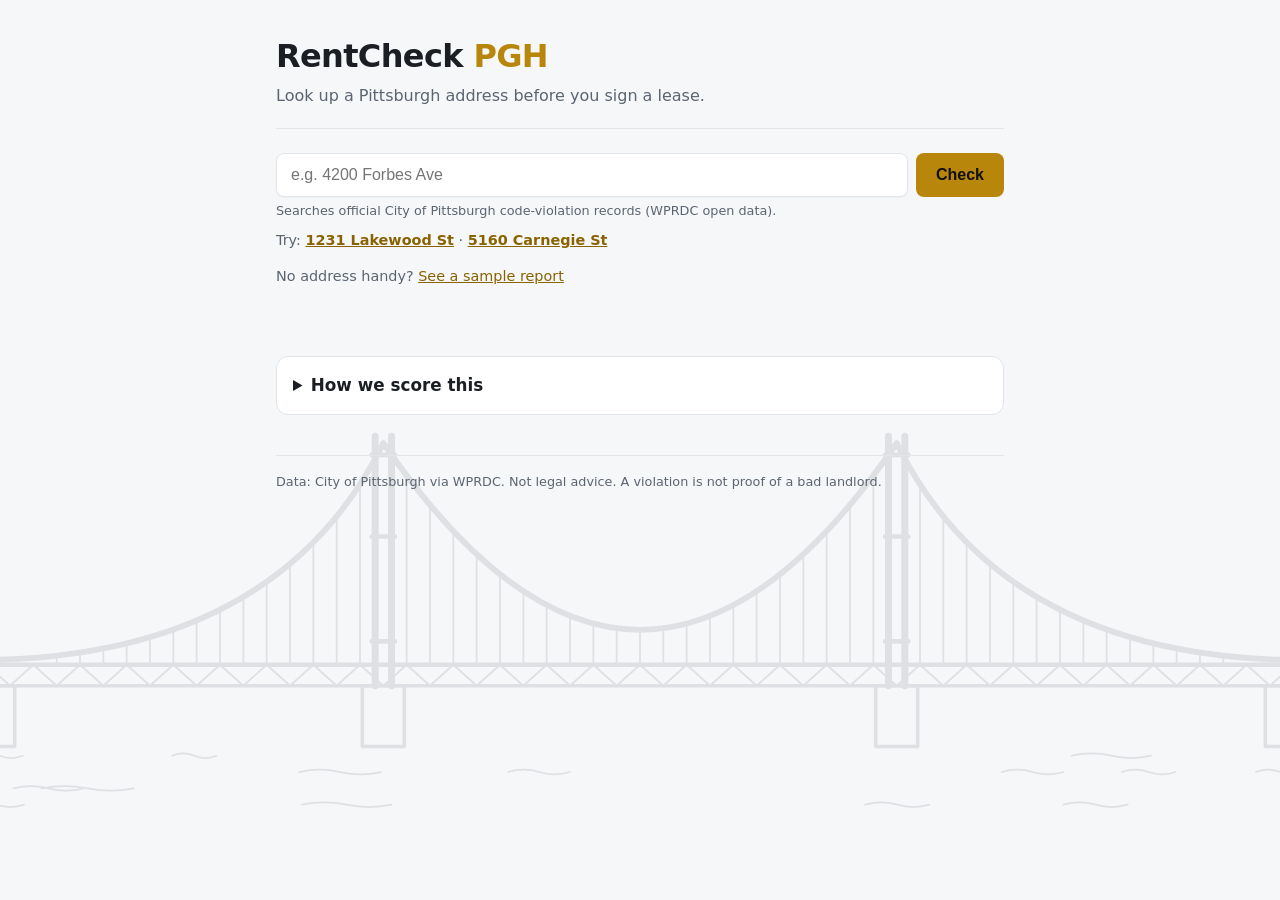
==== src/main/resources/public/index.html @ 5d1faac9 "Accesibility" ====
<!DOCTYPE html>
<html lang="en">
<head>
  <meta charset="UTF-8">
  <meta name="viewport" content="width=device-width, initial-scale=1">
  <title>RentCheck PGH</title>
  <link rel="stylesheet" href="style.css">
</head>
<body>
  <main>
    <header>
      <h1>RentCheck <span>PGH</span></h1>
      <p class="tagline">Look up a Pittsburgh address before you sign a lease.</p>
    </header>

    <form id="search-form">
      <!-- A real label: screen readers read it, and unlike the placeholder it doesn't vanish when you type. -->
      <label for="address" class="visually-hidden">Pittsburgh street address</label>
      <input id="address" type="text" placeholder="e.g. 4200 Forbes Ave" autocomplete="off" required>
      <button type="submit">Check</button>
    </form>
    <p class="source">Searches official City of Pittsburgh code-violation records (WPRDC open data).</p>
    <!-- Example addresses with real records, so judges (and our demo) get a useful result in one click. -->
    <p class="examples">Try:
      <a href="?address=1231%20Lakewood%20St" data-address="1231 Lakewood St">1231 Lakewood St</a>
      <span aria-hidden="true">·</span>
      <a href="?address=5160%20Carnegie%20St" data-address="5160 Carnegie St">5160 Carnegie St</a>
    </p>
    <p class="hint">No address handy? <a href="#" id="sample-link">See a sample report</a></p>

    <p id="status" role="status" aria-live="polite" tabindex="-1"></p>

    <section id="report" hidden>
      <p id="sample-banner" class="sample-banner" hidden>SAMPLE DATA: made-up records for demo purposes, not a real address.</p>

      <!-- A heading so screen-reader users can jump here; focus moves here when results load. -->
      <h2 id="results-heading" class="searched" tabindex="-1">Results for <b id="searched-for"></b></h2>

      <div id="headline" class="card headline">
        <span class="visually-hidden">Rating:</span><span id="risk-badge" class="badge">-</span>
        <p id="summary"></p>
      </div>

      <div class="stats">
        <div class="card"><b id="stat-total">0</b><small>violations</small></div>
        <div class="card"><b id="stat-open">0</b><small>still unresolved</small></div>
        <div class="card"><b id="stat-recent">-</b><small>most recent</small></div>
      </div>

      <!-- "The building": satellite view from Google Maps' free embed (no API key needed).
           We don't copy photos from rental listings: they belong to those sites. -->
      <div id="place" class="card place" hidden>
        <h2>The building</h2>
        <p class="place-address" id="place-address"></p>
        <iframe id="place-map" title="Satellite view of the searched address" loading="lazy"
                referrerpolicy="no-referrer-when-downgrade" allowfullscreen></iframe>
        <p class="note">Satellite view from Google Maps. Google places the pin, and it can be slightly
          off. Use "See it on Google Maps" below for Street View.</p>
      </div>

      <p id="note" class="note"></p>

      <!-- Shown instead of the lists when nothing matched. Must never read as "this building is safe". -->
      <div id="no-records" class="card no-records" hidden>
        <h2>No violation records found. That does not mean the building is safe.</h2>
        <p>Some reasons nothing showed up:</p>
        <ul>
          <li>The city may write the address differently. Try just the number and street
            (e.g. "1231 Lakewood St"), without an apartment or unit number.</li>
          <li>Problems only get a record if someone reports them and an inspector visits.</li>
          <li>City data can lag behind what is happening in the building today.</li>
        </ul>
        <p>Before you sign, tour the unit yourself and ask the landlord about past repairs.</p>
      </div>

      <div id="details">
      <h2>Top categories</h2>
      <ul id="categories"></ul>
      <p id="categories-empty" class="empty" hidden>No categories to show.</p>

      <h2>All records</h2>
      <p id="violations-empty" class="empty" hidden>No violation records matched this address.</p>
      <div class="table-wrap" id="violations-table">
        <!-- Explicit roles keep this a table for screen readers even when the phone CSS turns rows into cards. -->
        <table role="table">
          <caption class="visually-hidden">Violation records for this address, newest first</caption>
          <thead role="rowgroup"><tr role="row"><th role="columnheader" scope="col">Timeline</th><th role="columnheader" scope="col">Type</th><th role="columnheader" scope="col">Description</th><th role="columnheader" scope="col">Status</th></tr></thead>
          <tbody id="violations" role="rowgroup"></tbody>
        </table>
      </div>
      </div>

      <div id="also-check" class="card also-check" hidden>
        <h2>Also check</h2>
        <ul>
          <li><a id="link-maps" target="_blank" rel="noopener noreferrer">See it on Google Maps<span class="visually-hidden"> (opens in a new tab)</span></a></li>
          <li><a id="link-google" target="_blank" rel="noopener noreferrer">Search Google for reviews<span class="visually-hidden"> (opens in a new tab)</span></a></li>
          <li><a id="link-reddit" target="_blank" rel="noopener noreferrer">Search Reddit<span class="visually-hidden"> (opens in a new tab)</span></a></li>
        </ul>
        <p class="note">Reviews come from other websites and may be unreliable.</p>
      </div>
    </section>

    <!-- PLACEHOLDER wording: Michael will send the final text (docs/HOW_WE_SCORE.md). -->
    <!-- <details> is a built-in HTML dropdown: click the title to open or close it, no JavaScript. -->
    <details id="how-we-score" class="card how-we-score">
      <summary>How we score this</summary>
      <p class="draft-tag">Draft: final wording coming soon.</p>
      <p>The rating is driven mainly by <b>building and fire safety</b> violations
        (things like structural problems, fire hazards, electrical and heating issues),
        especially ones that are still unresolved.</p>
      <p>Most city records are about trash, weeds and debris outside the property. By our count
        that is about half of all records. They are still listed in the report, but they count
        much less, because they say little about whether an apartment is safe to live in.</p>
      <p>Everything is plain rules written in code. No AI or language model is involved, and
        the same records always give the same rating.</p>
      <p>A rating is a starting point for your own questions, not a verdict on the landlord.
        "No records found" is never treated as safe.</p>
    </details>

    <footer>
      Data: City of Pittsburgh via WPRDC. Not legal advice. A violation is not proof of a bad landlord.
    </footer>
  </main>
  <script src="app.js"></script>
</body>
</html>
---- src/main/resources/public/style.css ----
:root {
  --bg: #f6f7f9;
  --card: #ffffff;
  --text: #1b1f24;
  --muted: #5b6570;
  --line: #e2e6eb;
  --accent: #b8860b;            /* Pittsburgh gold: buttons and highlights */
  --link: #8a6300;              /* darker gold for text links, so they're readable on white */
  /* Badge colors are dark enough for white text to pass WCAG AA contrast (4.5:1). */
  --low: #1a7a42;
  --medium: #a35c00;
  --high: #c62828;
  --danger-text: #c62828;       /* red used for text ("Still unresolved", errors) */
  --unknown: #6b7480;
}
@media (prefers-color-scheme: dark) {
  :root {
    --bg: #14171b; --card: #1e2329; --text: #eceff3; --muted: #9aa4af; --line: #2c333b;
    --accent: #e0b23a; --link: #e8c35a;
    --danger-text: #ff8a80;     /* dark red text is unreadable on a dark background */
  }
}
* { box-sizing: border-box; }

/* Hidden on screen but still read by screen readers (standard technique). */
.visually-hidden {
  position: absolute !important; width: 1px; height: 1px; padding: 0; margin: -1px;
  overflow: hidden; clip: rect(0 0 0 0); white-space: nowrap; border: 0;
}

/* Faded Pittsburgh bridge behind the whole page.
   position: fixed pins it to the window, so it stays put while you scroll;
   z-index: -1 keeps it behind every element; pointer-events: none means it can't block clicks. */
body::before {
  content: ""; position: fixed; inset: 0; z-index: -1; pointer-events: none;
  background: url("bridge.svg") no-repeat center bottom 8vh / min(1400px, 140vw) auto;
  opacity: .22;
}
@media (prefers-color-scheme: dark) { body::before { opacity: .3; } }
body {
  margin: 0; background: var(--bg); color: var(--text);
  font: 16px/1.5 system-ui, -apple-system, "Segoe UI", Roboto, sans-serif;
}
main { max-width: 760px; margin: 0 auto; padding: 32px 16px 64px; }
header { border-bottom: 1px solid var(--line); margin-bottom: 24px; }
h1 { margin: 0; font-size: 2rem; letter-spacing: -.02em; }
h1 span { color: var(--accent); }
h2 { font-size: 1.1rem; margin: 28px 0 8px; }
.tagline { color: var(--muted); margin: 4px 0 20px; }

#search-form { display: flex; gap: 8px; }
#search-form input {
  flex: 1; padding: 12px 14px; font-size: 1rem; border-radius: 8px;
  border: 1px solid var(--line); background: var(--card); color: var(--text);
  box-shadow: 0 1px 2px rgba(0, 0, 0, .04);
}
#search-form button {
  padding: 12px 20px; font-size: 1rem; font-weight: 600; border: 0; border-radius: 8px;
  background: var(--accent); color: #111; cursor: pointer;
}
#search-form button:hover:not(:disabled) { filter: brightness(1.08); }
#search-form button:disabled { opacity: .6; cursor: wait; }
/* Visible outline for keyboard users (accessibility; judges sometimes tab through). */
:focus-visible { outline: 3px solid var(--accent); outline-offset: 2px; }
#search-form input:focus-visible { outline-offset: 0; }
.source { color: var(--muted); font-size: .8rem; margin: 4px 0 0; }
.examples { color: var(--muted); font-size: .9rem; margin: 10px 0 0; }
.examples a { font-weight: 600; }
.hint { color: var(--muted); font-size: .9rem; }
a { color: var(--link); }

#status { min-height: 1.5em; color: var(--muted); }
#status:focus, #results-heading:focus { outline: none; }  /* focused by code, not by the user */
#status.done { min-height: 0; height: 0; overflow: hidden; }  /* announced, not shown */
#status.error {
  color: var(--danger-text); font-weight: 600; background: var(--card);
  border: 1px solid var(--danger-text); border-radius: 8px; padding: 10px 14px;
}
.no-records { margin-top: 16px; border-left: 4px solid var(--unknown); }
.no-records h2 { margin-top: 0; }
.no-records ul { padding-left: 20px; }
.no-records li { margin: 4px 0; }
#status.loading::before {
  content: ""; display: inline-block; width: .9em; height: .9em; margin-right: 8px;
  vertical-align: -2px; border: 2px solid var(--line); border-top-color: var(--accent);
  border-radius: 50%; animation: spin .8s linear infinite;
}
@keyframes spin { to { transform: rotate(360deg); } }
/* People who get dizzy from motion can ask their OS to reduce it; respect that. */
@media (prefers-reduced-motion: reduce) { #status.loading::before { animation: none; } }

.sample-banner {
  background: var(--accent); color: #111; font-weight: 700; text-align: center;
  padding: 8px 12px; border-radius: 8px; margin: 0 0 12px;
}
.searched { color: var(--muted); margin: 0 0 8px; font-size: 1rem; font-weight: 400; }
.empty { color: var(--muted); font-style: italic; margin: 0; }

.card {
  background: var(--card); border: 1px solid var(--line); border-radius: 12px; padding: 16px;
}
.headline { display: flex; gap: 14px; align-items: flex-start; border-left: 5px solid var(--unknown); }
/* The headline card's left edge matches the rating, so the result reads at a glance. */
.headline.risk-LOW { border-left-color: var(--low); }
.headline.risk-MEDIUM { border-left-color: var(--medium); }
.headline.risk-HIGH { border-left-color: var(--high); }
.headline p { margin: 0; }
.badge {
  flex: none; padding: 4px 12px; border-radius: 999px; font-weight: 700; font-size: .8rem;
  color: #fff; background: var(--unknown); letter-spacing: .04em;
}
.badge.LOW { background: var(--low); }
.badge.MEDIUM { background: var(--medium); }
.badge.HIGH { background: var(--high); }
/* "No records found" must not look like a good result: neutral grey with a dashed outline. */
.badge.UNKNOWN { background: transparent; color: var(--muted); border: 1px dashed var(--muted); }
[hidden] { display: none !important; }

.stats { display: grid; grid-template-columns: repeat(3, 1fr); gap: 12px; margin-top: 12px; }
.stats .card { text-align: center; }
.stats b { display: block; font-size: 1.5rem; font-variant-numeric: tabular-nums; }
.stats small { color: var(--muted); }

.note { color: var(--muted); font-size: .85rem; margin-top: 12px; }

#categories { list-style: none; padding: 0; margin: 0; display: flex; flex-wrap: wrap; gap: 8px; }
#categories li {
  background: var(--card); border: 1px solid var(--line); border-radius: 999px;
  padding: 4px 12px; font-size: .9rem;
}

.table-wrap { overflow-x: auto; border: 1px solid var(--line); border-radius: 12px; }
.unresolved { color: var(--danger-text); font-weight: 600; }
.case-meta { display: block; color: var(--muted); font-size: .8rem; margin-top: 2px; }
table { width: 100%; border-collapse: collapse; background: var(--card); border-radius: 12px; }
th, td { text-align: left; padding: 10px 12px; border-bottom: 1px solid var(--line); font-size: .9rem; vertical-align: top; }
th { color: var(--muted); font-weight: 600; font-size: .75rem; text-transform: uppercase; letter-spacing: .05em; }
tbody tr:last-child td { border-bottom: 0; }

.place { margin-top: 16px; }
.place h2 { margin-top: 0; }
.place-address { font-weight: 600; margin: 0 0 10px; }
.place iframe {
  display: block; width: 100%; aspect-ratio: 16 / 9; border: 0; border-radius: 8px;
  background: var(--line);   /* grey box while the map loads */
}
.also-check { margin-top: 28px; }
.also-check h2 { margin-top: 0; }
.also-check ul { margin: 0; padding-left: 20px; }
.also-check li { margin: 4px 0; }

.how-we-score { margin-top: 28px; }
.how-we-score summary { cursor: pointer; font-weight: 700; font-size: 1.05rem; }
.how-we-score p { margin: 10px 0 0; }
.draft-tag { color: var(--muted); font-size: .85rem; font-weight: 600; }

footer { border-top: 1px solid var(--line); padding-top: 16px; margin-top: 40px; color: var(--muted); font-size: .8rem; }

@media (max-width: 520px) {
  /* Keep the 3 stats side by side on phones, just smaller, so the report isn't a long scroll. */
  .stats { gap: 8px; }
  .stats .card { padding: 10px 6px; }
  .stats b { font-size: 1.1rem; }
  .stats small { font-size: .75rem; line-height: 1.2; display: block; }
  .headline { flex-direction: column; }
  #search-form { flex-direction: column; }
  #search-form input, #search-form button { font-size: 16px; } /* 16px stops iPhones zooming in on tap */
  main { padding-top: 20px; }
  h1 { font-size: 1.6rem; }
  /* Phones: turn each table row into a small card instead of scrolling sideways. */
  table, tbody, tr, td { display: block; width: 100%; }
  thead { display: none; }
  tr { border-bottom: 1px solid var(--line); padding: 8px 0; }
  td { border: 0; padding: 2px 12px; }
  td::before { content: attr(data-label) ": "; color: var(--muted); font-weight: 600; }
}
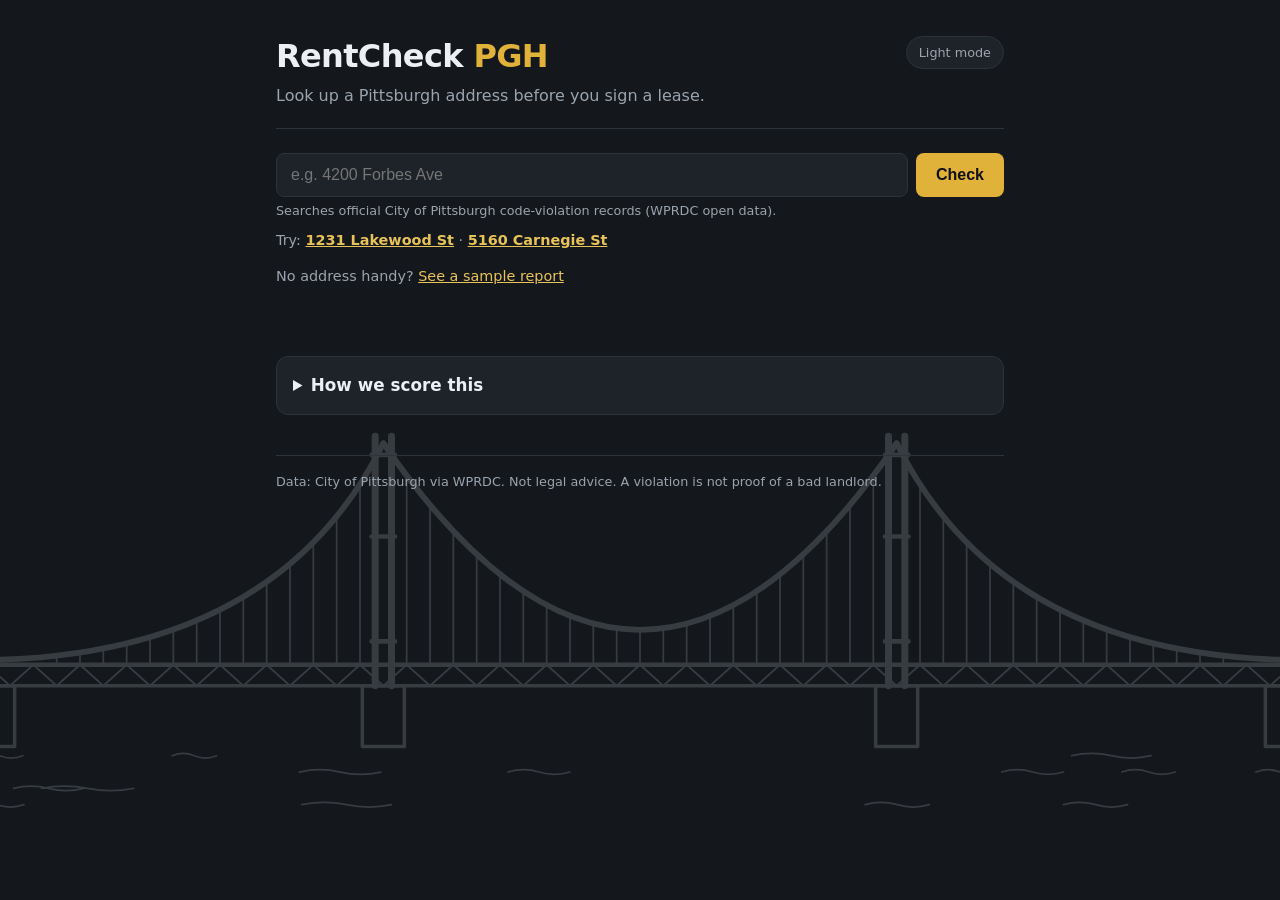
==== commit f2c40582: "Replace the draft "How we score" text" ====
--- a/src/main/resources/public/index.html
+++ b/src/main/resources/public/index.html
@@ -4,11 +4,17 @@
   <meta charset="UTF-8">
   <meta name="viewport" content="width=device-width, initial-scale=1">
   <title>RentCheck PGH</title>
+  <meta name="description" content="Look up a Pittsburgh address's city code-violation history before you sign a lease.">
+  <!-- Tab icon: a small gold house, drawn inline so there's no extra file. -->
+  <link rel="icon" href="data:image/svg+xml,%3Csvg xmlns='http://www.w3.org/2000/svg' viewBox='0 0 32 32'%3E%3Cpath d='M4 15 16 4l12 11v13H4z' fill='%23b8860b'/%3E%3Crect x='13' y='19' width='6' height='9' fill='%23fff'/%3E%3C/svg%3E">
   <link rel="stylesheet" href="style.css">
+  <!-- Loaded early (it is tiny) so the saved Light/Dark choice is applied before the page paints. -->
+  <script src="theme.js"></script>
 </head>
 <body>
   <main>
     <header>
+      <button type="button" id="theme-toggle" class="theme-toggle"></button>
       <h1>RentCheck <span>PGH</span></h1>
       <p class="tagline">Look up a Pittsburgh address before you sign a lease.</p>
     </header>
@@ -26,7 +32,7 @@
       <span aria-hidden="true">·</span>
       <a href="?address=5160%20Carnegie%20St" data-address="5160 Carnegie St">5160 Carnegie St</a>
     </p>
-    <p class="hint">No address handy? <a href="#" id="sample-link">See a sample report</a></p>
+    <p class="hint">No address handy? <button type="button" id="sample-link" class="link-button">See a sample report</button></p>
 
     <p id="status" role="status" aria-live="polite" tabindex="-1"></p>
 
@@ -101,21 +107,29 @@
       </div>
     </section>
 
-    <!-- PLACEHOLDER wording: Michael will send the final text (docs/HOW_WE_SCORE.md). -->
+    <!-- Wording comes from docs/HOW_WE_SCORE.md. If the rules in ReportService.java change, change both. -->
     <!-- <details> is a built-in HTML dropdown: click the title to open or close it, no JavaScript. -->
     <details id="how-we-score" class="card how-we-score">
       <summary>How we score this</summary>
-      <p class="draft-tag">Draft: final wording coming soon.</p>
-      <p>The rating is driven mainly by <b>building and fire safety</b> violations
-        (things like structural problems, fire hazards, electrical and heating issues),
-        especially ones that are still unresolved.</p>
-      <p>Most city records are about trash, weeds and debris outside the property. By our count
-        that is about half of all records. They are still listed in the report, but they count
-        much less, because they say little about whether an apartment is safe to live in.</p>
-      <p>Everything is plain rules written in code. No AI or language model is involved, and
-        the same records always give the same rating.</p>
-      <p>A rating is a starting point for your own questions, not a verdict on the landlord.
-        "No records found" is never treated as safe.</p>
+      <p>Only <b>building and fire safety</b> cases (structural problems, fire hazards, electrical and
+        heating issues) change the rating. Trash, weeds and debris make up about half of all city
+        records. We still list them in the report, but they earn no points, because they say little
+        about whether an apartment is safe to live in.</p>
+      <p>Each building or fire safety case earns points:</p>
+      <ul>
+        <li><b>3 points</b> if it is still unresolved and was issued in the last 3 years.</li>
+        <li><b>1 point</b> if it is still unresolved but older. Cases can sit "In Court" for years,
+          and the data can't tell us whether an old one is still a real problem.</li>
+        <li><b>1 point</b> for each case fixed in the last 3 years, up to 4 points in total. A
+          history of fixed problems can raise the rating to "Some concern" but never to "High concern".</li>
+      </ul>
+      <p><b>8 or more points</b> is "High concern", <b>3 to 7</b> is "Some concern", and
+        <b>fewer than 3</b> is "Low concern".</p>
+      <p>These are plain rules written in code. No AI or language model is involved, and the same
+        records always give the same rating. The cut-offs are our own judgment, so treat the rating
+        as a starting point for your own questions, not a verdict on the landlord.</p>
+      <p>If we find no records, we say so and never call the place "safe": the address may not have
+        matched, problems may not have been reported, or it may be outside the City of Pittsburgh.</p>
     </details>
 
     <footer>
--- a/src/main/resources/public/style.css
+++ b/src/main/resources/public/style.css
@@ -1,24 +1,31 @@
 :root {
+  /* Dark is the default for everyone. The Light/Dark button in the header (theme.js) sets
+     data-theme="light" or "dark" on <html>, and the choice is remembered in the browser. */
+  color-scheme: dark;
+  --bg: #14171b;
+  --card: #1e2329;
+  --text: #eceff3;
+  --muted: #9aa4af;
+  --line: #2c333b;
+  --accent: #e0b23a;            /* Pittsburgh gold: buttons and highlights */
+  --link: #e8c35a;              /* text links */
+  /* Badge colors are dark enough for white text to pass WCAG AA contrast (4.5:1). */
+  --low: #1a7a42;
+  --medium: #a35c00;
+  --high: #c62828;
+  --danger-text: #ff8a80;       /* dark red text is unreadable on a dark background */
+  --unknown: #6b7480;
+}
+:root[data-theme="light"] {
+  color-scheme: light;
   --bg: #f6f7f9;
   --card: #ffffff;
   --text: #1b1f24;
   --muted: #5b6570;
   --line: #e2e6eb;
-  --accent: #b8860b;            /* Pittsburgh gold: buttons and highlights */
+  --accent: #b8860b;
   --link: #8a6300;              /* darker gold for text links, so they're readable on white */
-  /* Badge colors are dark enough for white text to pass WCAG AA contrast (4.5:1). */
-  --low: #1a7a42;
-  --medium: #a35c00;
-  --high: #c62828;
   --danger-text: #c62828;       /* red used for text ("Still unresolved", errors) */
-  --unknown: #6b7480;
-}
-@media (prefers-color-scheme: dark) {
-  :root {
-    --bg: #14171b; --card: #1e2329; --text: #eceff3; --muted: #9aa4af; --line: #2c333b;
-    --accent: #e0b23a; --link: #e8c35a;
-    --danger-text: #ff8a80;     /* dark red text is unreadable on a dark background */
-  }
 }
 * { box-sizing: border-box; }
 
@@ -34,15 +41,22 @@
 body::before {
   content: ""; position: fixed; inset: 0; z-index: -1; pointer-events: none;
   background: url("bridge.svg") no-repeat center bottom 8vh / min(1400px, 140vw) auto;
-  opacity: .22;
+  opacity: .3;
 }
-@media (prefers-color-scheme: dark) { body::before { opacity: .3; } }
+:root[data-theme="light"] body::before { opacity: .22; }
 body {
   margin: 0; background: var(--bg); color: var(--text);
   font: 16px/1.5 system-ui, -apple-system, "Segoe UI", Roboto, sans-serif;
 }
 main { max-width: 760px; margin: 0 auto; padding: 32px 16px 64px; }
-header { border-bottom: 1px solid var(--line); margin-bottom: 24px; }
+header { position: relative; border-bottom: 1px solid var(--line); margin-bottom: 24px; }
+/* Light/Dark switch, top right of the header. */
+.theme-toggle {
+  position: absolute; top: 4px; right: 0; padding: 6px 12px; font: inherit; font-size: .8rem;
+  color: var(--muted); background: var(--card); border: 1px solid var(--line);
+  border-radius: 999px; cursor: pointer;
+}
+.theme-toggle:hover { color: var(--text); }
 h1 { margin: 0; font-size: 2rem; letter-spacing: -.02em; }
 h1 span { color: var(--accent); }
 h2 { font-size: 1.1rem; margin: 28px 0 8px; }
@@ -68,6 +82,11 @@
 .examples a { font-weight: 600; }
 .hint { color: var(--muted); font-size: .9rem; }
 a { color: var(--link); }
+/* "See a sample report" is a button (it does something, it doesn't go anywhere) styled as a link. */
+.link-button {
+  background: none; border: 0; padding: 0; font: inherit; color: var(--link);
+  text-decoration: underline; cursor: pointer;
+}
 
 #status { min-height: 1.5em; color: var(--muted); }
 #status:focus, #results-heading:focus { outline: none; }  /* focused by code, not by the user */
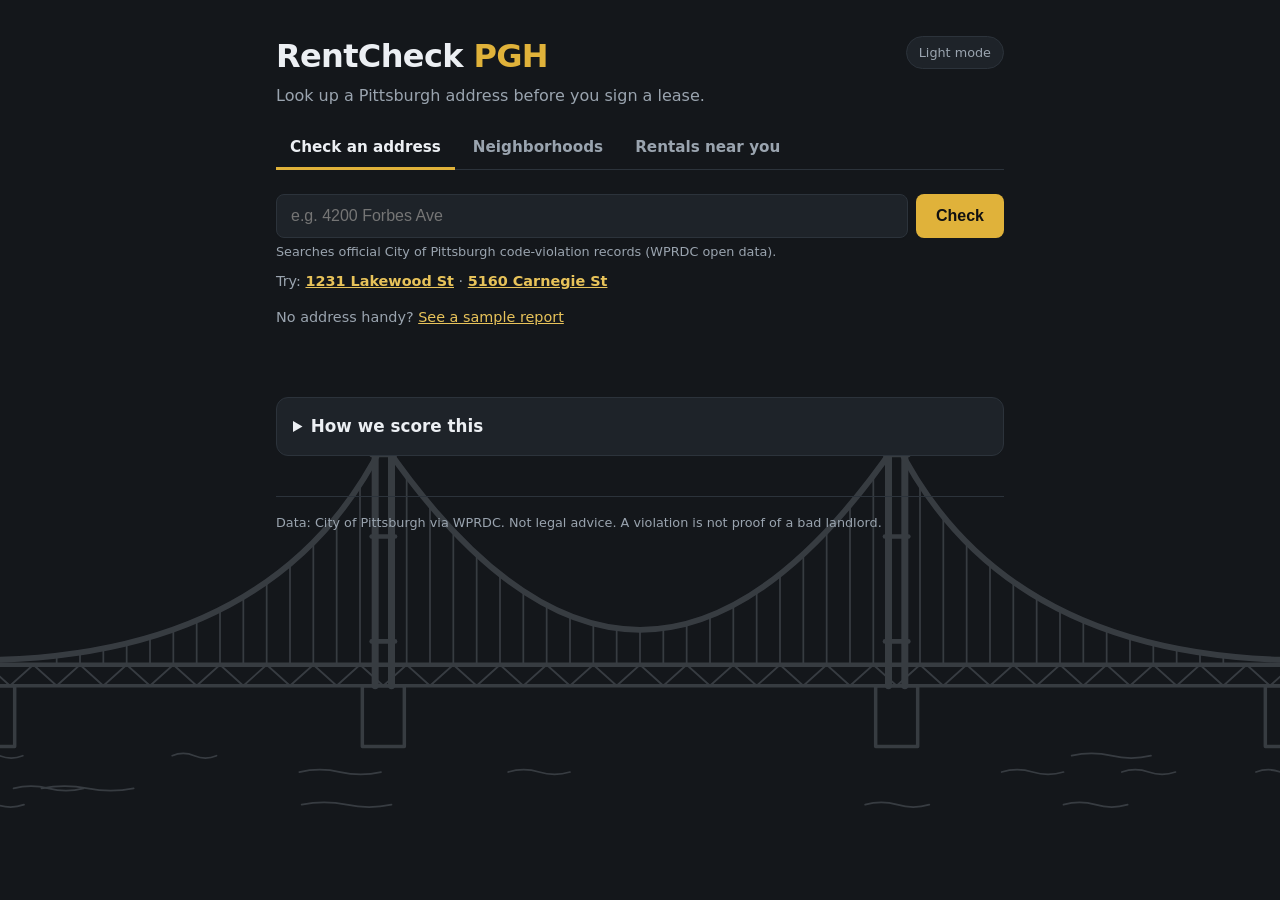
==== commit 0680f95f: "stuff" ====
--- a/src/main/resources/public/index.html
+++ b/src/main/resources/public/index.html
@@ -17,6 +17,12 @@
       <button type="button" id="theme-toggle" class="theme-toggle"></button>
       <h1>RentCheck <span>PGH</span></h1>
       <p class="tagline">Look up a Pittsburgh address before you sign a lease.</p>
+      <!-- Same nav on all three pages; aria-current marks the page you're on. -->
+      <nav class="tabs" aria-label="Sections">
+        <a href="/" aria-current="page">Check an address</a>
+        <a href="neighborhoods.html">Neighborhoods</a>
+        <a href="rentals.html">Rentals near you</a>
+      </nav>
     </header>
 
     <form id="search-form">
@@ -51,6 +57,13 @@
         <div class="card"><b id="stat-total">0</b><small>violations</small></div>
         <div class="card"><b id="stat-open">0</b><small>still unresolved</small></div>
         <div class="card"><b id="stat-recent">-</b><small>most recent</small></div>
+      </div>
+
+      <!-- Questions from the backend (templates chosen by what the records mention). Hidden if the list is empty. -->
+      <div id="questions" class="card questions" hidden>
+        <h2>Questions to ask before you sign</h2>
+        <p class="note">A starting point, not an accusation.</p>
+        <ul id="questions-list" class="checklist"></ul>
       </div>
 
       <!-- "The building": satellite view from Google Maps' free embed (no API key needed).
--- a/src/main/resources/public/style.css
+++ b/src/main/resources/public/style.css
@@ -156,6 +156,14 @@
 th { color: var(--muted); font-weight: 600; font-size: .75rem; text-transform: uppercase; letter-spacing: .05em; }
 tbody tr:last-child td { border-bottom: 0; }
 
+.questions { margin-top: 16px; }
+.questions h2 { margin: 0; }
+.questions .note { margin: 2px 0 10px; }
+.checklist { list-style: none; padding: 0; margin: 0; }
+.checklist li { display: flex; gap: 10px; align-items: flex-start; padding: 6px 0; }
+.checklist li + li { border-top: 1px solid var(--line); }
+.checklist input { flex: none; width: 18px; height: 18px; margin-top: 3px; accent-color: var(--accent); }
+.checklist input:checked + label { color: var(--muted); text-decoration: line-through; }
 .place { margin-top: 16px; }
 .place h2 { margin-top: 0; }
 .place-address { font-weight: 600; margin: 0 0 10px; }
@@ -172,6 +180,47 @@
 .how-we-score summary { cursor: pointer; font-weight: 700; font-size: 1.05rem; }
 .how-we-score p { margin: 10px 0 0; }
 .draft-tag { color: var(--muted); font-size: .85rem; font-weight: 600; }
+
+/* ---------- Navigation between the three pages ---------- */
+.tabs { display: flex; gap: 4px; flex-wrap: wrap; margin: 0 0 -1px; }
+.tabs a {
+  padding: 8px 14px; color: var(--muted); text-decoration: none; font-weight: 600; font-size: .95rem;
+  border-bottom: 3px solid transparent;
+}
+.tabs a:hover { color: var(--text); }
+.tabs a[aria-current="page"] { color: var(--text); border-bottom-color: var(--accent); }
+
+/* ---------- Neighborhoods and Rentals pages ---------- */
+.page-title { font-size: 1.35rem; margin: 0 0 12px; }
+.callout { border-left: 4px solid var(--accent); margin: 12px 0; }
+.callout p { margin: 0; }
+.filter-label { display: block; font-weight: 600; margin: 16px 0 6px; }
+.filter {
+  width: 100%; max-width: 320px; padding: 10px 12px; font-size: 16px; border-radius: 8px;
+  border: 1px solid var(--line); background: var(--card); color: var(--text); margin-bottom: 12px;
+}
+.rank-table td:first-child { font-weight: 700; font-variant-numeric: tabular-nums; }
+.rank-table td { font-variant-numeric: tabular-nums; }
+.unranked { padding-left: 20px; }
+.unranked li { margin: 8px 0; }
+.rate-note { display: block; color: var(--muted); }
+
+.primary-button {
+  padding: 12px 20px; font-size: 1rem; font-weight: 600; border: 0; border-radius: 8px;
+  background: var(--accent); color: #111; cursor: pointer;
+}
+.primary-button:disabled { opacity: .6; cursor: wait; }
+.nearby { display: grid; gap: 12px; }
+.nearby-card h3 { margin: 0 0 4px; font-size: 1.15rem; display: flex; gap: 8px; align-items: center; flex-wrap: wrap; }
+.nearby-card p { margin: 4px 0; }
+.nearby-card h4 { margin: 12px 0 4px; font-size: .95rem; }
+.here-tag {
+  font-size: .75rem; font-weight: 700; padding: 2px 10px; border-radius: 999px;
+  background: var(--accent); color: #111;
+}
+.rental-links { margin: 0; padding-left: 20px; }
+.rental-links li { margin: 4px 0; }
+.link-note { display: block; color: var(--muted); }
 
 footer { border-top: 1px solid var(--line); padding-top: 16px; margin-top: 40px; color: var(--muted); font-size: .8rem; }
 
@@ -185,6 +234,9 @@
   #search-form { flex-direction: column; }
   #search-form input, #search-form button { font-size: 16px; } /* 16px stops iPhones zooming in on tap */
   main { padding-top: 20px; }
+  /* Phones: three equal columns, so the tabs stay in one row (long names wrap inside their own tab). */
+  nav.tabs { display: grid; grid-template-columns: repeat(3, 1fr); }
+  nav.tabs a { padding: 8px 4px; font-size: .85rem; text-align: center; line-height: 1.25; }
   h1 { font-size: 1.6rem; }
   /* Phones: turn each table row into a small card instead of scrolling sideways. */
   table, tbody, tr, td { display: block; width: 100%; }
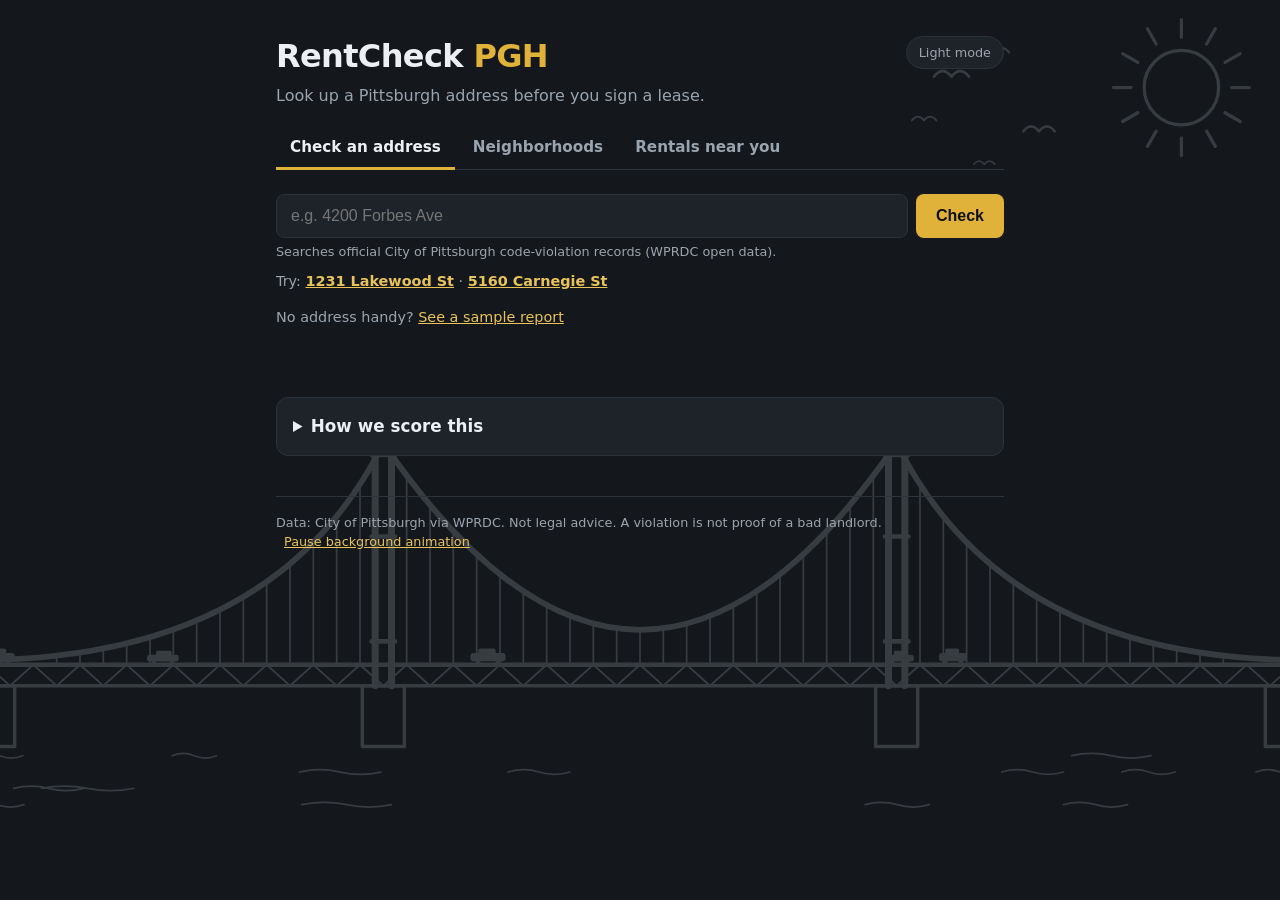
==== commit 9a9a5ee8: "Reirganizing" ====
--- a/src/main/resources/public/index.html
+++ b/src/main/resources/public/index.html
@@ -46,7 +46,17 @@
       <p id="sample-banner" class="sample-banner" hidden>SAMPLE DATA: made-up records for demo purposes, not a real address.</p>
 
       <!-- A heading so screen-reader users can jump here; focus moves here when results load. -->
-      <h2 id="results-heading" class="searched" tabindex="-1">Results for <b id="searched-for"></b></h2>
+      <div class="results-top">
+        <h2 id="results-heading" class="searched" tabindex="-1">Results for <b id="searched-for"></b></h2>
+        <!-- Print, or "Save as PDF" in the print window, so renters can bring the report to a viewing. -->
+        <button type="button" id="print-report" class="secondary-button">Print or save as PDF</button>
+      </div>
+      <!-- Only appears on paper: says where and when this came from. -->
+      <p id="print-stamp" class="print-only"></p>
+
+      <!-- Which neighborhood the address is in, and its rank on the Neighborhoods tab.
+           Needs the "neighborhood" field from the backend; hidden until the server sends it. -->
+      <p id="hood-line" class="hood-line" hidden></p>
 
       <div id="headline" class="card headline">
         <span class="visually-hidden">Rating:</span><span id="risk-badge" class="badge">-</span>
@@ -59,13 +69,6 @@
         <div class="card"><b id="stat-recent">-</b><small>most recent</small></div>
       </div>
 
-      <!-- Questions from the backend (templates chosen by what the records mention). Hidden if the list is empty. -->
-      <div id="questions" class="card questions" hidden>
-        <h2>Questions to ask before you sign</h2>
-        <p class="note">A starting point, not an accusation.</p>
-        <ul id="questions-list" class="checklist"></ul>
-      </div>
-
       <!-- "The building": satellite view from Google Maps' free embed (no API key needed).
            We don't copy photos from rental listings: they belong to those sites. -->
       <div id="place" class="card place" hidden>
@@ -75,6 +78,16 @@
                 referrerpolicy="no-referrer-when-downgrade" allowfullscreen></iframe>
         <p class="note">Satellite view from Google Maps. Google places the pin, and it can be slightly
           off. Use "See it on Google Maps" below for Street View.</p>
+      </div>
+
+      <!-- County assessment facts (see "property" in docs/API_CONTRACT.md). Hidden when property is null.
+           Never shows countyClass, and never owner names: the county doesn't publish them. -->
+      <div id="property" class="card property" hidden>
+        <h2>About this building</h2>
+        <p id="property-context" class="callout property-context" hidden></p>
+        <dl id="property-facts" class="facts"></dl>
+        <p id="property-units" class="note" hidden></p>
+        <p id="property-note" class="note"></p>
       </div>
 
       <p id="note" class="note"></p>
@@ -118,6 +131,13 @@
         </ul>
         <p class="note">Reviews come from other websites and may be unreliable.</p>
       </div>
+
+      <!-- Questions from the backend (templates chosen by what the records mention). Hidden if the list is empty. -->
+      <div id="questions" class="card questions" hidden>
+        <h2>Questions to ask before you sign</h2>
+        <p class="note">A starting point, not an accusation.</p>
+        <ul id="questions-list" class="checklist"></ul>
+      </div>
     </section>
 
     <!-- Wording comes from docs/HOW_WE_SCORE.md. If the rules in ReportService.java change, change both. -->
--- a/src/main/resources/public/style.css
+++ b/src/main/resources/public/style.css
@@ -40,10 +40,21 @@
    z-index: -1 keeps it behind every element; pointer-events: none means it can't block clicks. */
 body::before {
   content: ""; position: fixed; inset: 0; z-index: -1; pointer-events: none;
-  background: url("bridge.svg") no-repeat center bottom 8vh / min(1400px, 140vw) auto;
+  background: url("bridge-animated.svg") no-repeat center bottom 8vh / min(1400px, 140vw) auto;
   opacity: .3;
 }
-:root[data-theme="light"] body::before { opacity: .22; }
+/* Sun and birds in the top-right corner: a second fixed layer, also behind everything. */
+body::after {
+  content: ""; position: fixed; top: 0; right: 0; z-index: -1; pointer-events: none;
+  width: min(460px, 70vw); aspect-ratio: 420 / 200;
+  background: url("sky.svg") no-repeat right top / contain;
+  opacity: .3;
+}
+:root[data-theme="light"] body::before, :root[data-theme="light"] body::after { opacity: .22; }
+/* Still bridge (no cars moving) when the device asks for less motion, or after "Pause animation". */
+@media (prefers-reduced-motion: reduce) { body::before { background-image: url("bridge.svg"); } }
+:root.motion-paused body::before { background-image: url("bridge.svg"); }
+.motion-toggle { margin-left: 8px; font-size: inherit; }
 body {
   margin: 0; background: var(--bg); color: var(--text);
   font: 16px/1.5 system-ui, -apple-system, "Segoe UI", Roboto, sans-serif;
@@ -156,6 +167,14 @@
 th { color: var(--muted); font-weight: 600; font-size: .75rem; text-transform: uppercase; letter-spacing: .05em; }
 tbody tr:last-child td { border-bottom: 0; }
 
+.property { margin-top: 16px; }
+.property h2 { margin: 0 0 8px; }
+.property-context { margin: 0 0 12px; background: var(--bg); padding: 10px 12px; border-radius: 8px; }
+/* Facts as a two-column list: label on the left, value on the right. */
+.facts { display: grid; grid-template-columns: max-content 1fr; gap: 6px 16px; margin: 0; }
+.facts dt { color: var(--muted); font-weight: 600; }
+.facts dd { margin: 0; }
+@media (max-width: 520px) { .facts { grid-template-columns: 1fr; gap: 0; } .facts dd { margin-bottom: 8px; } }
 .questions { margin-top: 16px; }
 .questions h2 { margin: 0; }
 .questions .note { margin: 2px 0 10px; }
@@ -221,6 +240,18 @@
 .rental-links { margin: 0; padding-left: 20px; }
 .rental-links li { margin: 4px 0; }
 .link-note { display: block; color: var(--muted); }
+
+/* ---------- Print button, neighborhood line ---------- */
+.results-top { display: flex; gap: 12px; align-items: center; justify-content: space-between; flex-wrap: wrap; margin-bottom: 8px; }
+.results-top .searched { margin: 0; }
+.secondary-button {
+  padding: 6px 12px; font: inherit; font-size: .85rem; color: var(--text); background: var(--card);
+  border: 1px solid var(--line); border-radius: 8px; cursor: pointer;
+}
+.secondary-button:hover { border-color: var(--accent); }
+.hood-line { margin: 0 0 10px; color: var(--muted); }
+.hood-line b { color: var(--text); }
+.print-only { display: none; }
 
 footer { border-top: 1px solid var(--line); padding-top: 16px; margin-top: 40px; color: var(--muted); font-size: .8rem; }
 
@@ -245,3 +276,24 @@
   td { border: 0; padding: 2px 12px; }
   td::before { content: attr(data-label) ": "; color: var(--muted); font-weight: 600; }
 }
+
+/* ---------- Paper version (Print / Save as PDF) ----------
+   Black on white to save ink, and only the report itself: no search box, tabs, buttons or map. */
+@media print {
+  :root, :root[data-theme="light"], :root[data-theme="dark"] {
+    --bg: #fff; --card: #fff; --text: #000; --muted: #444; --line: #bbb;
+    --link: #000; --danger-text: #000; color-scheme: light;
+  }
+  body::before, body::after { display: none; } /* no bridge, sun or birds on paper */
+  .motion-toggle { display: none; }
+  main { max-width: none; padding: 0; }
+  header .tagline, .tabs, .theme-toggle, #search-form, .source, .examples, .hint, #status,
+  #print-report, #place, #also-check, .hood-line a, #how-we-score { display: none !important; }
+  header { border: 0; margin-bottom: 8px; }
+  .print-only { display: block; font-size: .8rem; color: #444; margin: 0 0 12px; }
+  .card, .table-wrap { box-shadow: none; break-inside: avoid; }
+  tr { break-inside: avoid; }
+  .unresolved { font-weight: 700; text-decoration: underline; }   /* red doesn't print: mark it another way */
+  .badge { border: 1px solid #000; color: #000 !important; background: #fff !important; }
+  .headline { border-left-color: #000 !important; }
+}
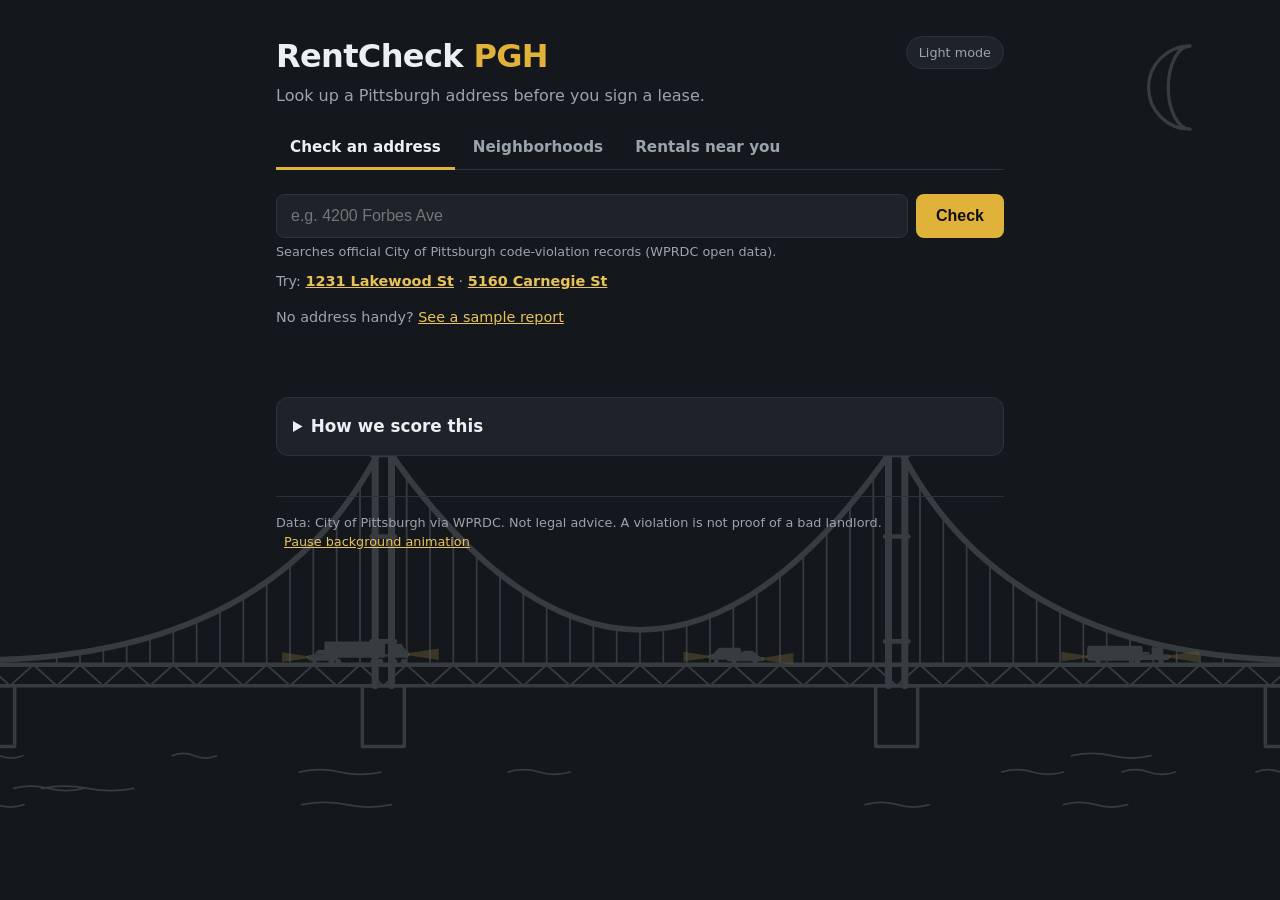
==== commit 22ee7e59: "updated bridge animation" ====
--- a/src/main/resources/public/index.html
+++ b/src/main/resources/public/index.html
@@ -90,6 +90,18 @@
         <p id="property-note" class="note"></p>
       </div>
 
+      <!-- Walk to campus: pick a school, get Google Maps walking directions (real route and time). -->
+      <div id="walk" class="card walk" hidden>
+        <h2>How far is the walk to campus?</h2>
+        <label for="school" class="filter-label">Your school</label>
+        <select id="school" class="school-select">
+          <option value="">Choose a school</option>
+        </select>
+        <p id="walk-result" class="walk-result" hidden></p>
+        <p class="note">Google Maps works out the walking route and time, and opens in a new tab.
+          Pittsburgh is hilly, so look at the route, not just the minutes.</p>
+      </div>
+
       <p id="note" class="note"></p>
 
       <!-- Shown instead of the lists when nothing matched. Must never read as "this building is safe". -->
--- a/src/main/resources/public/style.css
+++ b/src/main/resources/public/style.css
@@ -40,20 +40,26 @@
    z-index: -1 keeps it behind every element; pointer-events: none means it can't block clicks. */
 body::before {
   content: ""; position: fixed; inset: 0; z-index: -1; pointer-events: none;
-  background: url("bridge-animated.svg") no-repeat center bottom 8vh / min(1400px, 140vw) auto;
+  background: url("bridge-animated-night.svg") no-repeat center bottom 8vh / min(1400px, 140vw) auto;
   opacity: .3;
 }
 /* Sun and birds in the top-right corner: a second fixed layer, also behind everything. */
 body::after {
   content: ""; position: fixed; top: 0; right: 0; z-index: -1; pointer-events: none;
   width: min(460px, 70vw); aspect-ratio: 420 / 200;
-  background: url("sky.svg") no-repeat right top / contain;
+  background: url("sky-night.svg") no-repeat right top / contain;
   opacity: .3;
 }
 :root[data-theme="light"] body::before, :root[data-theme="light"] body::after { opacity: .22; }
-/* Still bridge (no cars moving) when the device asks for less motion, or after "Pause animation". */
-@media (prefers-reduced-motion: reduce) { body::before { background-image: url("bridge.svg"); } }
-:root.motion-paused body::before { background-image: url("bridge.svg"); }
+/* Day vs night: dark mode (the default) shows a moon and headlights; light mode shows the sun. */
+:root[data-theme="light"] body::before { background-image: url("bridge-animated.svg"); }
+:root[data-theme="light"] body::after { background-image: url("sky.svg"); }
+/* Still bridge (no traffic) when the device asks for less motion, or after "Pause animation".
+   These selectors are more specific than the day/night ones above, so they win in either theme. */
+@media (prefers-reduced-motion: reduce) {
+  :root body::before, :root[data-theme] body::before { background-image: url("bridge.svg"); }
+}
+:root.motion-paused body::before, :root.motion-paused[data-theme] body::before { background-image: url("bridge.svg"); }
 .motion-toggle { margin-left: 8px; font-size: inherit; }
 body {
   margin: 0; background: var(--bg); color: var(--text);
@@ -175,6 +181,13 @@
 .facts dt { color: var(--muted); font-weight: 600; }
 .facts dd { margin: 0; }
 @media (max-width: 520px) { .facts { grid-template-columns: 1fr; gap: 0; } .facts dd { margin-bottom: 8px; } }
+.walk { margin-top: 16px; }
+.walk h2 { margin: 0 0 4px; }
+.school-select {
+  width: 100%; max-width: 360px; padding: 10px 12px; font-size: 16px; border-radius: 8px;
+  border: 1px solid var(--line); background: var(--card); color: var(--text);
+}
+.walk-result { margin: 12px 0 0; font-weight: 600; }
 .questions { margin-top: 16px; }
 .questions h2 { margin: 0; }
 .questions .note { margin: 2px 0 10px; }
@@ -288,7 +301,7 @@
   .motion-toggle { display: none; }
   main { max-width: none; padding: 0; }
   header .tagline, .tabs, .theme-toggle, #search-form, .source, .examples, .hint, #status,
-  #print-report, #place, #also-check, .hood-line a, #how-we-score { display: none !important; }
+  #print-report, #place, #also-check, #walk, .hood-line a, #how-we-score { display: none !important; }
   header { border: 0; margin-bottom: 8px; }
   .print-only { display: block; font-size: .8rem; color: #444; margin: 0 0 12px; }
   .card, .table-wrap { box-shadow: none; break-inside: avoid; }
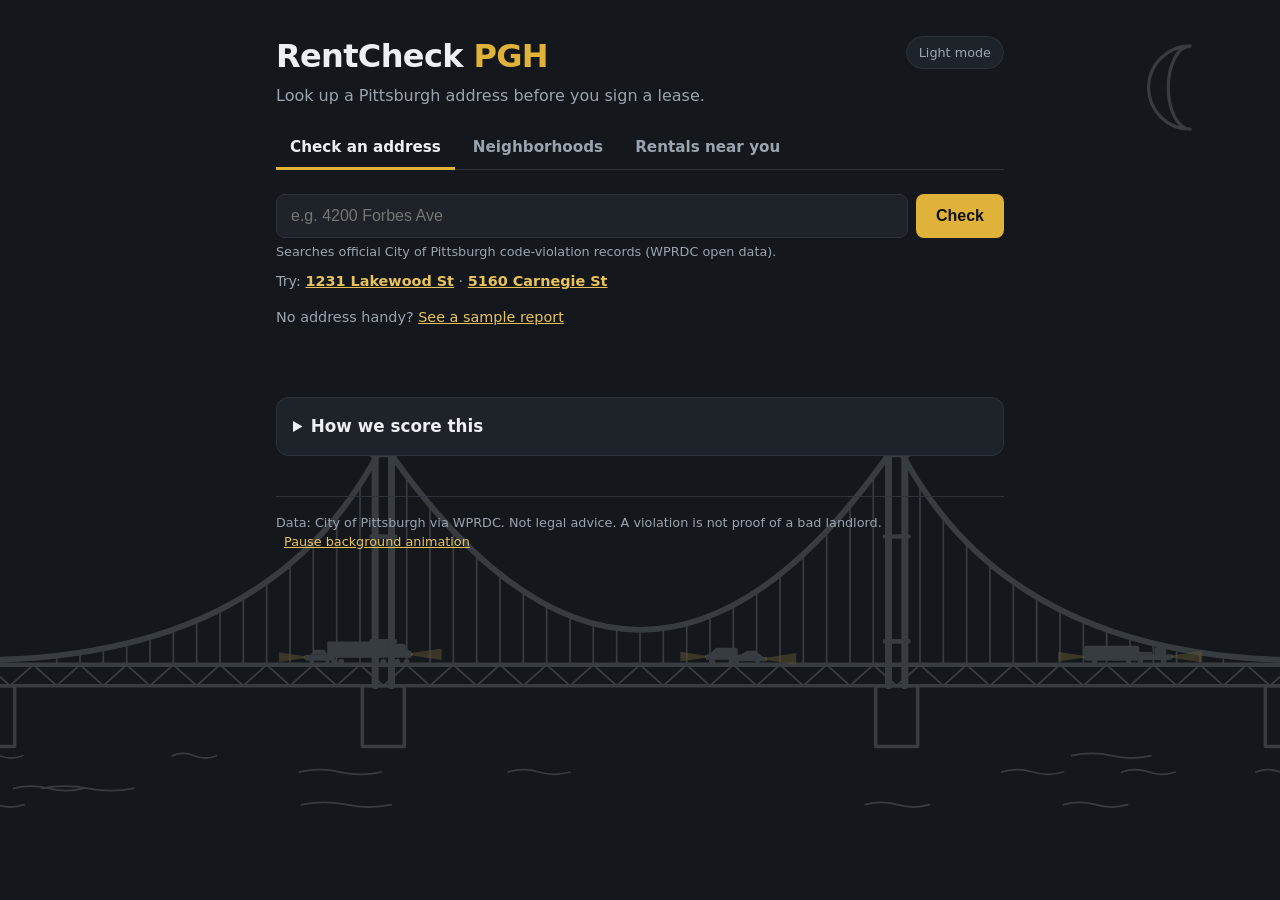
==== commit 01c28d21: "Stuff git add src/main/resources/public AI_USAGE_CONNOR.md git commit -m "Catch-up: condemned, permi" ====
--- a/src/main/resources/public/index.html
+++ b/src/main/resources/public/index.html
@@ -51,6 +51,14 @@
         <!-- Print, or "Save as PDF" in the print window, so renters can bring the report to a viewing. -->
         <button type="button" id="print-report" class="secondary-button">Print or save as PDF</button>
       </div>
+      <!-- The most serious thing the report can say. Almost always hidden (condemned is null).
+           Owner names exist in the source data; we deliberately never show them. -->
+      <div id="condemned" class="card condemned" role="alert" hidden>
+        <h2>The city has declared this property unfit to live in</h2>
+        <p id="condemned-warning" class="condemned-warning"></p>
+        <p id="condemned-note" class="note"></p>
+      </div>
+
       <!-- Only appears on paper: says where and when this came from. -->
       <p id="print-stamp" class="print-only"></p>
 
@@ -107,6 +115,10 @@
       <!-- Shown instead of the lists when nothing matched. Must never read as "this building is safe". -->
       <div id="no-records" class="card no-records" hidden>
         <h2>No violation records found. That does not mean the building is safe.</h2>
+        <div id="suggestions" hidden>
+          <p><b>Did you mean one of these?</b> These addresses are in the city's records and look close to what you typed.</p>
+          <ul id="suggestions-list" class="suggestions"></ul>
+        </div>
         <p>Some reasons nothing showed up:</p>
         <ul>
           <li>The city may write the address differently. Try just the number and street
@@ -134,6 +146,32 @@
       </div>
       </div>
 
+      <!-- Building permits: the counterweight to violations (what was fixed properly, with a permit). -->
+      <div id="permits" class="card permits" hidden>
+        <h2>Building permits</h2>
+        <p id="permits-summary"></p>
+        <div class="table-wrap" id="permits-table">
+          <table role="table">
+            <caption class="visually-hidden">Building permits for this address, newest first</caption>
+            <thead role="rowgroup"><tr role="row"><th role="columnheader" scope="col">Date</th><th role="columnheader" scope="col">Work</th><th role="columnheader" scope="col">Description</th><th role="columnheader" scope="col">Value</th><th role="columnheader" scope="col">Status</th></tr></thead>
+            <tbody id="permits-items" role="rowgroup"></tbody>
+          </table>
+        </div>
+        <p id="permits-note" class="note"></p>
+      </div>
+
+      <!-- 311 requests in the NEIGHBORHOOD: about the street, not this building. -->
+      <div id="around" class="card around" hidden>
+        <h2>Around this address</h2>
+        <p id="around-summary"></p>
+        <ul id="around-types" class="chips"></ul>
+        <details id="around-details">
+          <summary>Most recent requests</summary>
+          <ul id="around-items" class="around-items"></ul>
+        </details>
+        <p id="around-note" class="note"></p>
+      </div>
+
       <div id="also-check" class="card also-check" hidden>
         <h2>Also check</h2>
         <ul>
@@ -149,6 +187,13 @@
         <h2>Questions to ask before you sign</h2>
         <p class="note">A starting point, not an accusation.</p>
         <ul id="questions-list" class="checklist"></ul>
+      </div>
+
+      <!-- Where every number came from and how fresh it is. Several city datasets have quietly
+           stopped updating, so showing dates is a feature. -->
+      <div id="sources" class="sources" hidden>
+        <h2>Where this data comes from</h2>
+        <ul id="sources-list"></ul>
       </div>
     </section>
 
--- a/src/main/resources/public/style.css
+++ b/src/main/resources/public/style.css
@@ -181,6 +181,26 @@
 .facts dt { color: var(--muted); font-weight: 600; }
 .facts dd { margin: 0; }
 @media (max-width: 520px) { .facts { grid-template-columns: 1fr; gap: 0; } .facts dd { margin-bottom: 8px; } }
+/* Condemned: the only red box on the page, so it can't be missed. */
+.condemned { border: 2px solid var(--high); border-left-width: 6px; margin-bottom: 12px; }
+.condemned h2 { margin: 0 0 6px; color: var(--danger-text); }
+.condemned-warning { font-weight: 600; margin: 0 0 6px; }
+.suggestions { padding-left: 20px; }
+.suggestions li { margin: 4px 0; }
+.suggestions a { font-weight: 600; }
+.muted { color: var(--muted); }
+.permits, .around { margin-top: 20px; }
+.permits h2, .around h2 { margin-top: 0; }
+.chips { list-style: none; padding: 0; margin: 8px 0; display: flex; flex-wrap: wrap; gap: 8px; }
+.chips li { background: var(--bg); border: 1px solid var(--line); border-radius: 999px; padding: 3px 10px; font-size: .85rem; }
+.around summary { cursor: pointer; font-weight: 600; margin: 8px 0; }
+.around-items { padding-left: 20px; margin: 0; font-size: .9rem; }
+.sources { margin-top: 24px; font-size: .85rem; color: var(--muted); }
+.sources h2 { font-size: .95rem; margin: 0 0 6px; color: var(--text); }
+.sources ul { padding-left: 18px; margin: 0; }
+.sources li { margin: 4px 0; }
+.sources b { color: var(--text); }
+.source-note { display: block; }
 .walk { margin-top: 16px; }
 .walk h2 { margin: 0 0 4px; }
 .school-select {
@@ -231,6 +251,18 @@
   width: 100%; max-width: 320px; padding: 10px 12px; font-size: 16px; border-radius: 8px;
   border: 1px solid var(--line); background: var(--card); color: var(--text); margin-bottom: 12px;
 }
+.campus { margin: 12px 0; }
+.campus h3 { margin: 0 0 8px; }
+.campus-controls { display: flex; flex-wrap: wrap; gap: 12px; }
+.campus-controls label { display: flex; flex-direction: column; gap: 4px; font-weight: 600; font-size: .9rem; }
+.campus-controls select, .campus-controls input {
+  padding: 8px 10px; font-size: 16px; border-radius: 8px; min-width: 150px;
+  border: 1px solid var(--line); background: var(--card); color: var(--text);
+}
+.campus-controls input { width: 110px; min-width: 0; }
+.campus-controls :disabled { opacity: .5; }
+.campus-links { margin: 8px 0 0; }
+.filter-summary { font-weight: 600; margin: 12px 0 4px; }
 .rank-table td:first-child { font-weight: 700; font-variant-numeric: tabular-nums; }
 .rank-table td { font-variant-numeric: tabular-nums; }
 .unranked { padding-left: 20px; }
